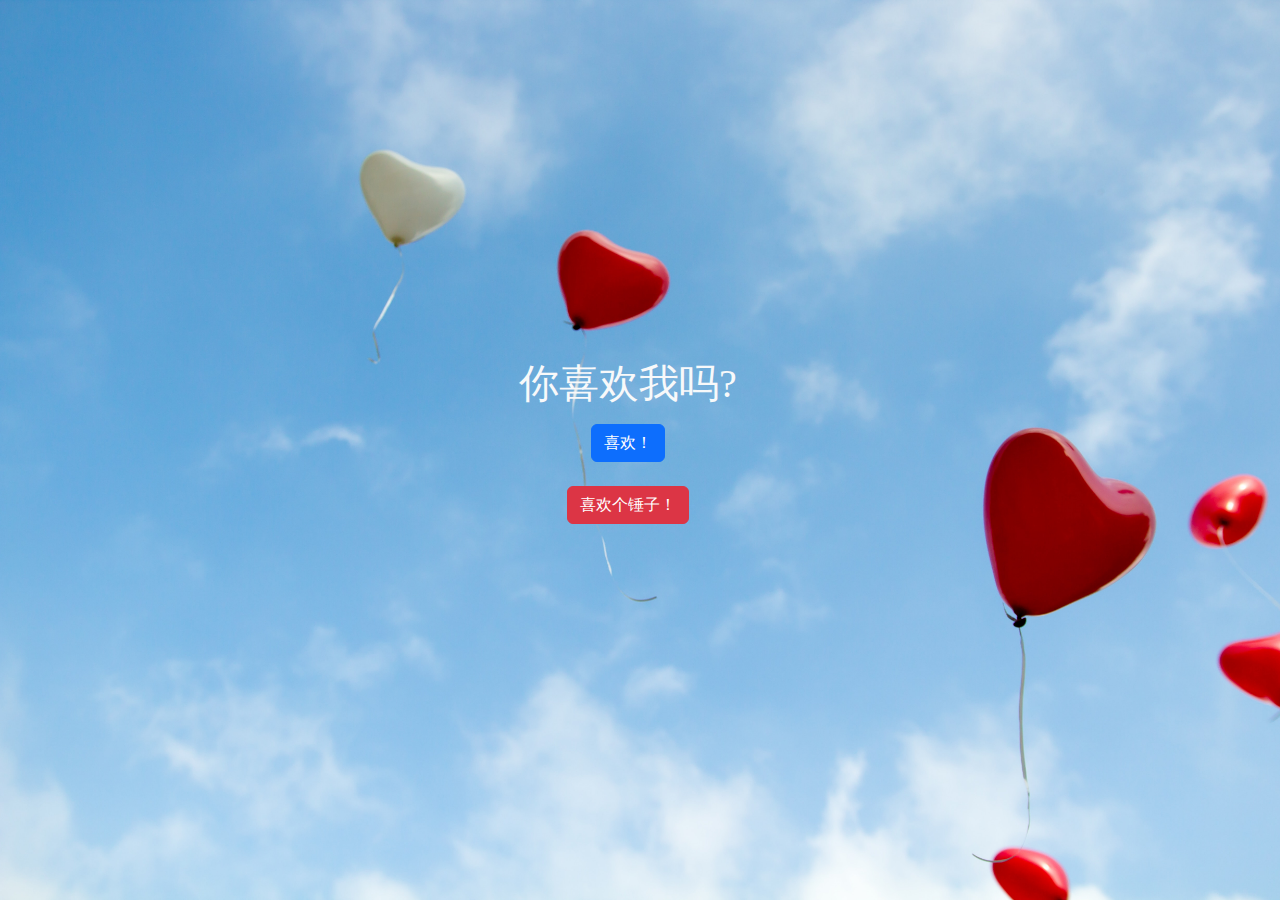
==== index.html @ 0f18a168 "first commit" ====
<!DOCTYPE html>
<html >
<head>
  <title>Bootstrap 5 Example</title>
  <meta charset="utf-8">
  <meta name="viewport" content="width=device-width, initial-scale=1">
  <link href="https://cdn.jsdelivr.net/npm/bootstrap@5.3.1/dist/css/bootstrap.min.css" rel="stylesheet">
  <style>
    body {
        margin: 0;
        padding: 0;
       
        background-size: cover;
        display: flex;
        justify-content: center;
        align-items: center;
        height: 100vh;
    }
    .head1{
      font-family: 'Lobster','Indie Flower';
    }
    
    .btn-danger{
      position: relative;
      top: 0px; /* change position here*/
      /*animation: buttonMove 5s infinite;*/
    
    }
    .btn-primary{
      position: relative;
      top: 0px;
    }
    img{
      width: 200px;
      height: 400px;
    }
    
    @keyframes buttonMove {
      0%   {top: 0px;}
      /*75%  {top: 100px;} */
      50%  {top: 500px;}
      100% {top:0px;}
    
    } 
    @keyframes buttonMove2{
      0%   {top: 400px;
        left:-200px;    }
    
      25%  {top: 400px;
        left:200px; }
      50%  {top: 400px;
        left:200px; }
      75%  {top: 600px;
        left:100px; }
      100% {top: 600px;
        left:-200px; } 
    }
</style>
</head>
<body data-new-gr-c-s-check-loaded="14.1120.0" data-gr-ext-installed=""class="bg-image" style="background-image: url('heart2.jpg')">
    
    <div class=" container-fluid p-5 text-light text-center page_one">
        
        <!-- row of buttons -->
        <div class="row col-12">
            <h1 class="text-center head1">你喜欢我吗?</h1>
            <div class="col-xs-6 p-2"> <button class="btn btn-primary">喜欢！</button></div>
            <div class="col-xs-6 p-3"> <button class="btn btn-danger" id="no-btn">喜欢个锤子！</button></div>

        </div>

    </div>
    <div class="page_two hide">
        <div class="type_words"></div>
    </div>
    <script src="https://cdn.jsdelivr.net/npm/bootstrap@5.3.1/dist/js/bootstrap.bundle.min.js"></script>
    <script src="https://cdn.staticfile.org/jquery/2.2.4/jquery.min.js"></script>
    <script src="js/lib/jquery.min.js" type="text/javascript"></script>
    <script src="js/lib/jquery.fireworks.js" type="text/javascript"></script>
    <script>
        var count = 0;
        $(document).ready(function () {
            $('.btn-danger').mouseenter(function () {
                $('.btn-danger').css('animation', 'buttonMove 0.8s infinite');
                count++;
                console.log(count);
                if(count>=3){
                  $('.btn-danger').css('animation', '');
                  $('.btn-danger').css('top','500px');
                  $('.btn-danger').css('left','-300px');
                  $('.btn-danger').addClass('animated tada');
                }
                if(count>=4){
                  $('.btn-danger').css('animation', 'buttonMove2  0.5s infinite ');
                }
                if(count>=6){
                  $('.btn-danger').css('animation', '');
                  $('.btn-danger').addClass('animated shake');
                  $('#no-btn').css('top','200px');
                  $('#no-btn').css('left','-400px');
                }
                if(count>=7){
                  $('#no-btn').removeClass('btn-danger').addClass('btn-primary');
                  $('#no-btn').text('是的！');
                }
            });
    
            //btn-clicked
            $('.btn-primary').click(function () {
                $('.head1').text("哈哈，我也喜欢你！！！");
                $('.head1').addClass("animated wobble");
                $('.page_one').addClass('hide');
                $('.page_two').removeClass('hide');
                
                fireworks(); // Call the fireworks function directly
                
                console.log("Fireworks function called.");
                
                // After 10 seconds, hide fireworks and redirect
                setTimeout(function () {
                    $('.page_two').addClass('hide');
                    window.location.href = 'index4.html'; // Replace with your actual URL
                }, 10000); // 10000 milliseconds = 10 seconds
            });
        });
    
        function fireworks() {
            console.log("Inside fireworks function."); // Check the console for this message

            $('.page_one').addClass('hide');
            $('.page_two').removeClass('hide');
            $('.page_two').fireworks({
                sound: false,
                opacity: 0.9,
                width: '100%',
                height: '100%'
            });
        }
    </script>
</body>
</html>
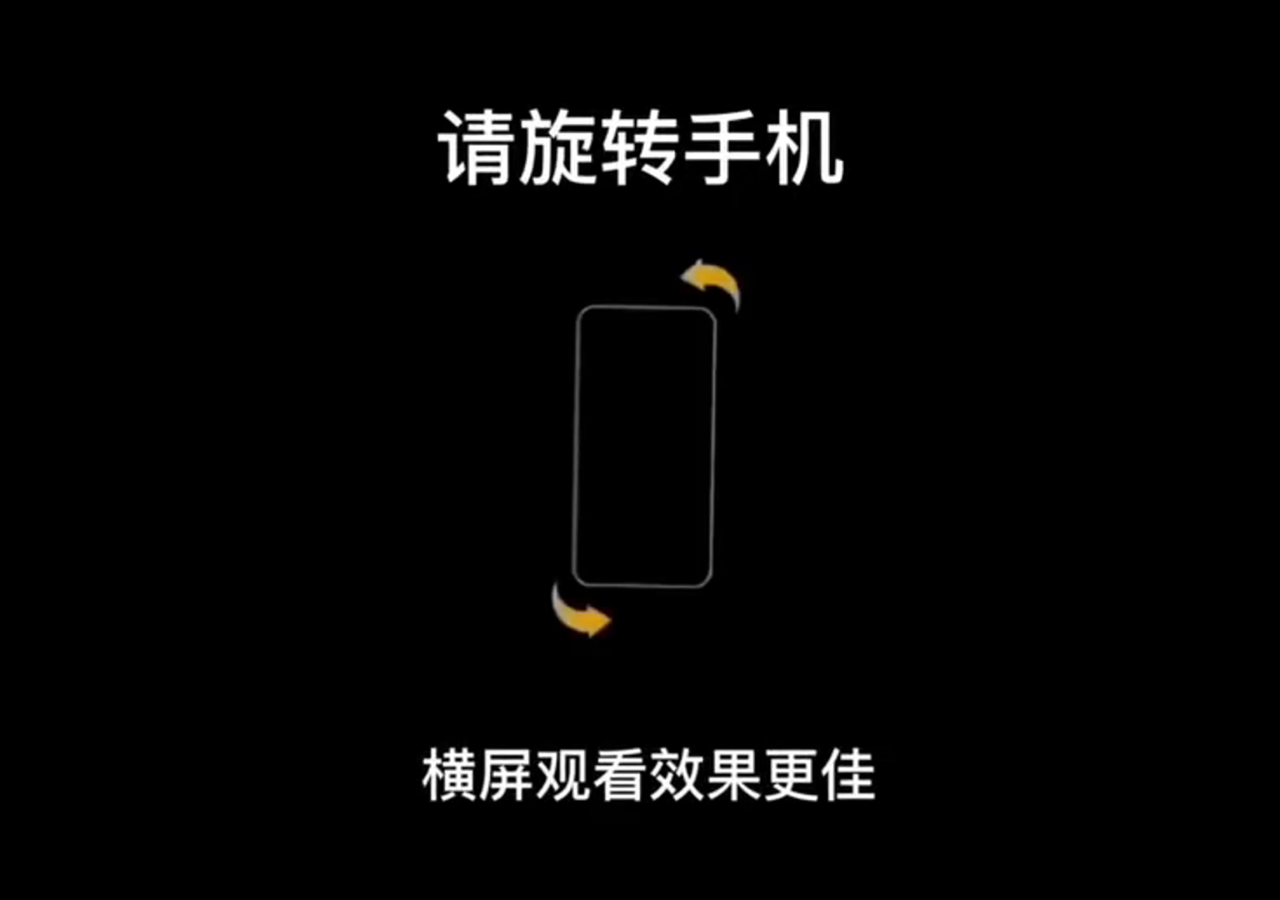
==== commit d7ffd863: "update" ====
--- a/index.html
+++ b/index.html
@@ -1,7 +1,7 @@
 <!DOCTYPE html>
 <html >
 <head>
-  <title>Bootstrap 5 Example</title>
+  <title>春春♥梦梦</title>
   <meta charset="utf-8">
   <meta name="viewport" content="width=device-width, initial-scale=1">
   <link href="https://cdn.jsdelivr.net/npm/bootstrap@5.3.1/dist/css/bootstrap.min.css" rel="stylesheet">
@@ -55,16 +55,31 @@
       100% {top: 600px;
         left:-200px; } 
     }
+    video#intro-video {
+      position: fixed;
+      top: 0;
+      left: 0;
+      width: 100vw;
+      height: 100vh;
+      object-fit: cover;
+      z-index: 9999; /* Ensure the video is on top */
+  }
+  
+  
 </style>
 </head>
-<body data-new-gr-c-s-check-loaded="14.1120.0" data-gr-ext-installed=""class="bg-image" style="background-image: url('heart2.jpg')">
-    
+<body data-new-gr-c-s-check-loaded="14.1120.0" data-gr-ext-installed=""class="bg-image" style="background-image: url('images/heart2.jpg')">
+  <video id="intro-video" autoplay loop muted playsinline>
+    <source src="images/video.mp4" type="video/mp4">
+    <!-- Add more source elements for other video formats -->
+</video>
+
     <div class=" container-fluid p-5 text-light text-center page_one">
         
         <!-- row of buttons -->
         <div class="row col-12">
-            <h1 class="text-center head1">你喜欢我吗?</h1>
-            <div class="col-xs-6 p-2"> <button class="btn btn-primary">喜欢！</button></div>
+            <h1 class="text-center head1">Hey, 你喜欢我吗?</h1>
+            <div class="col-xs-6 p-2"> <button class="btn btn-primary">当然喜欢啊！</button></div>
             <div class="col-xs-6 p-3"> <button class="btn btn-danger" id="no-btn">喜欢个锤子！</button></div>
 
         </div>
@@ -80,6 +95,16 @@
     <script>
         var count = 0;
         $(document).ready(function () {
+            var introVideo = document.getElementById("intro-video");
+
+            // After 2 seconds, hide the video and show other contents
+            setTimeout(function () {
+              introVideo.style.display = "none"; // Hide the video
+              $('.page_one').removeClass('hide'); // Show other contents
+          }, 2000); // 2000 milliseconds = 2 seconds
+      
+          // Start playing the video when the document is ready
+          introVideo.play();
             $('.btn-danger').mouseenter(function () {
                 $('.btn-danger').css('animation', 'buttonMove 0.8s infinite');
                 count++;
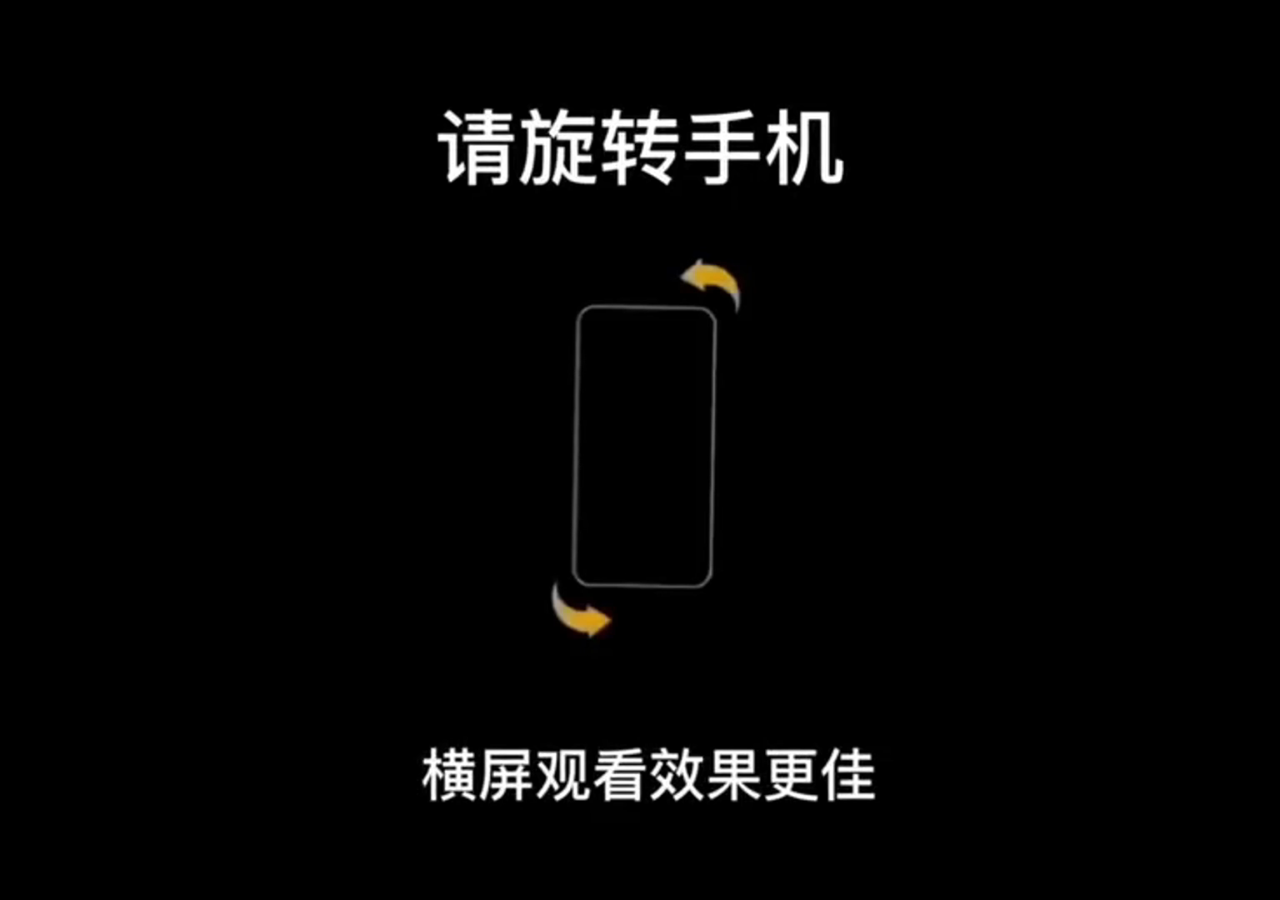
==== commit b862d1db: "update" ====
--- a/index.html
+++ b/index.html
@@ -79,7 +79,7 @@
         <!-- row of buttons -->
         <div class="row col-12">
             <h1 class="text-center head1">Hey, 你喜欢我吗?</h1>
-            <div class="col-xs-6 p-2"> <button class="btn btn-primary">当然喜欢啊！</button></div>
+            <div class="col-xs-6 p-3"> <button class="btn btn-primary">当然喜欢啊！</button></div>
             <div class="col-xs-6 p-3"> <button class="btn btn-danger" id="no-btn">喜欢个锤子！</button></div>
 
         </div>
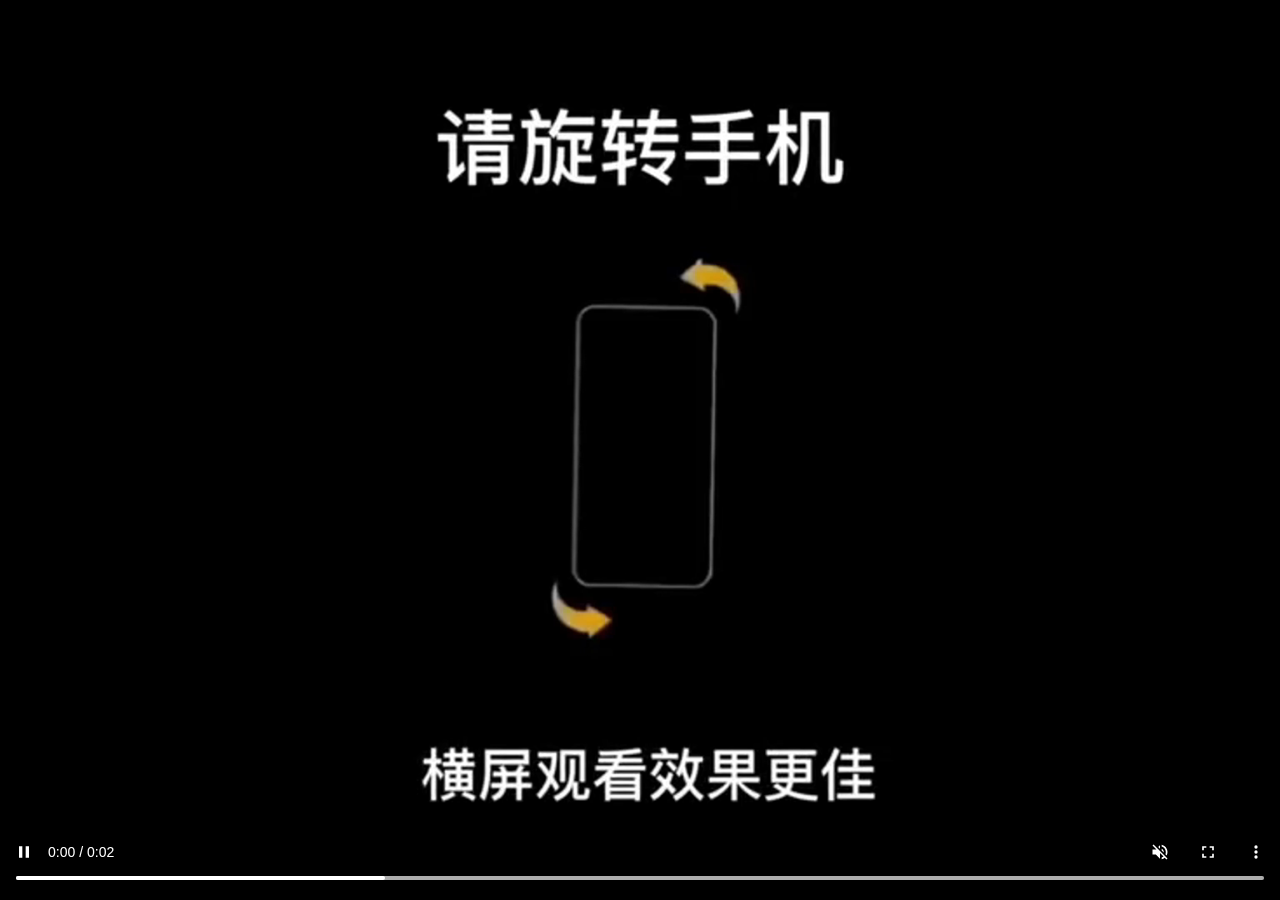
==== commit 3561d1a7: "update video" ====
--- a/index.html
+++ b/index.html
@@ -69,7 +69,7 @@
 </style>
 </head>
 <body data-new-gr-c-s-check-loaded="14.1120.0" data-gr-ext-installed=""class="bg-image" style="background-image: url('images/heart2.jpg')">
-  <video id="intro-video" autoplay loop muted playsinline>
+  <video id="intro-video" autoplay loop muted playsinline controls>
     <source src="images/video.mp4" type="video/mp4">
     <!-- Add more source elements for other video formats -->
 </video>
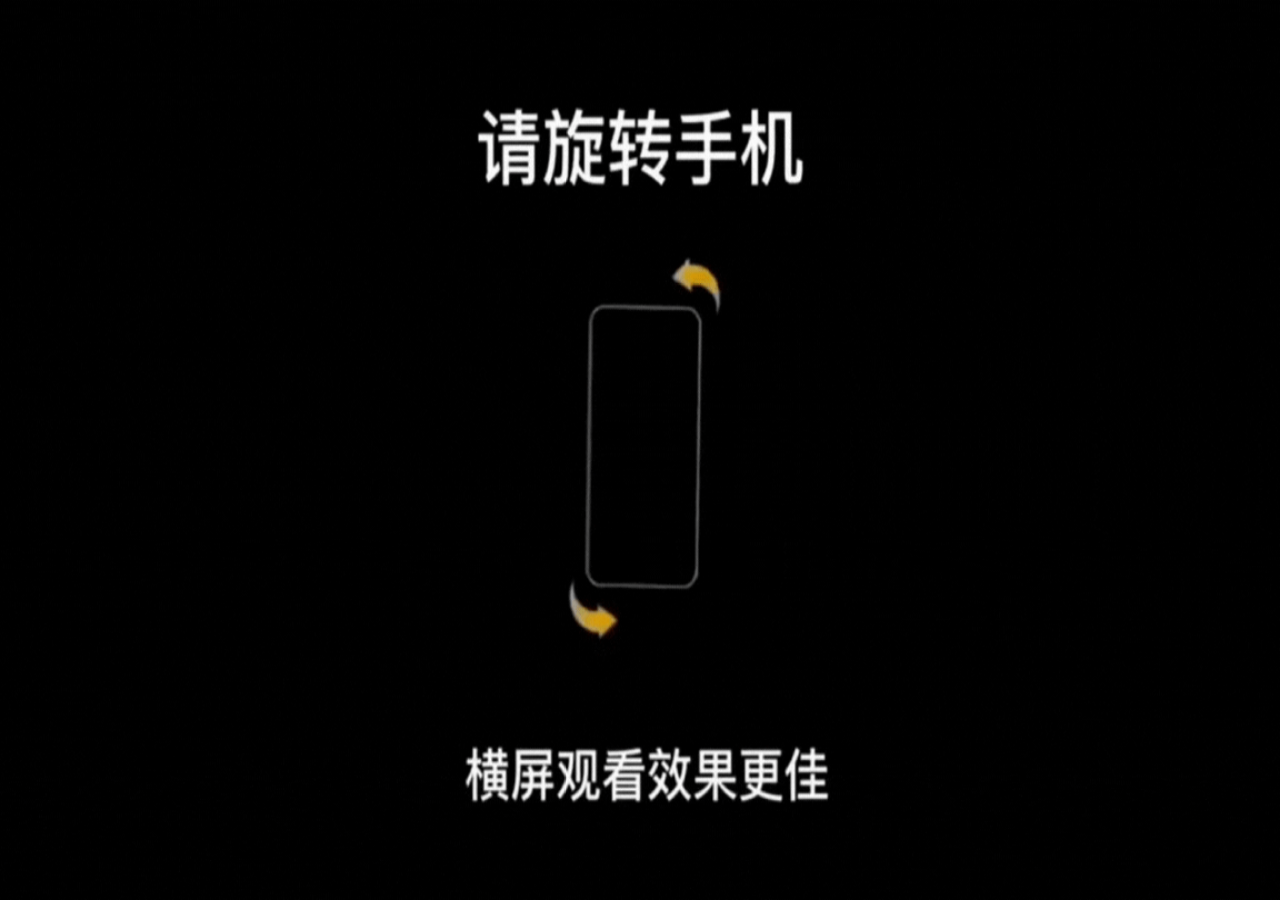
==== commit 0285ddce: "update to gif and links" ====
--- a/index.html
+++ b/index.html
@@ -69,12 +69,11 @@
 </style>
 </head>
 <body data-new-gr-c-s-check-loaded="14.1120.0" data-gr-ext-installed=""class="bg-image" style="background-image: url('images/heart2.jpg')">
-  <video id="intro-video" autoplay loop muted playsinline controls>
-    <source src="images/video.mp4" type="video/mp4">
-    <!-- Add more source elements for other video formats -->
-</video>
+  <div id="gif-container" style="position: fixed; top: 0; left: 0; width: 100%; height: 100%; z-index: 9999;">
+    <img id="gif" src="images/video.gif" alt="Animated GIF" style="width: 100%; height: 100%;">
+  </div>
 
-    <div class=" container-fluid p-5 text-light text-center page_one">
+    <div class=" container-fluid p-5 text-light text-center page_one hide">
         
         <!-- row of buttons -->
         <div class="row col-12">
@@ -93,18 +92,24 @@
     <script src="js/lib/jquery.min.js" type="text/javascript"></script>
     <script src="js/lib/jquery.fireworks.js" type="text/javascript"></script>
     <script>
+      $(document).ready(function () {
+        var gifContainer = document.getElementById("gif-container");
+  
+        setTimeout(function () {
+          gifContainer.style.display = "none"; // Hide the GIF
+          startPageAnimations();
+        }, 2000); // Display GIF for 2 seconds
+      });
+  
+      function startPageAnimations() {
+        var gifContainer = document.getElementById("gif-container");
+        gifContainer.style.display = "none"; // Hide the GIF
+        
         var count = 0;
-        $(document).ready(function () {
-            var introVideo = document.getElementById("intro-video");
-
-            // After 2 seconds, hide the video and show other contents
-            setTimeout(function () {
-              introVideo.style.display = "none"; // Hide the video
-              $('.page_one').removeClass('hide'); // Show other contents
-          }, 2000); // 2000 milliseconds = 2 seconds
-      
-          // Start playing the video when the document is ready
-          introVideo.play();
+  
+        $('.btn-danger').mouseenter(function () {
+          // ... Your animation code ...
+        });
             $('.btn-danger').mouseenter(function () {
                 $('.btn-danger').css('animation', 'buttonMove 0.8s infinite');
                 count++;
@@ -147,7 +152,7 @@
                     window.location.href = 'index4.html'; // Replace with your actual URL
                 }, 10000); // 10000 milliseconds = 10 seconds
             });
-        });
+        }
     
         function fireworks() {
             console.log("Inside fireworks function."); // Check the console for this message
